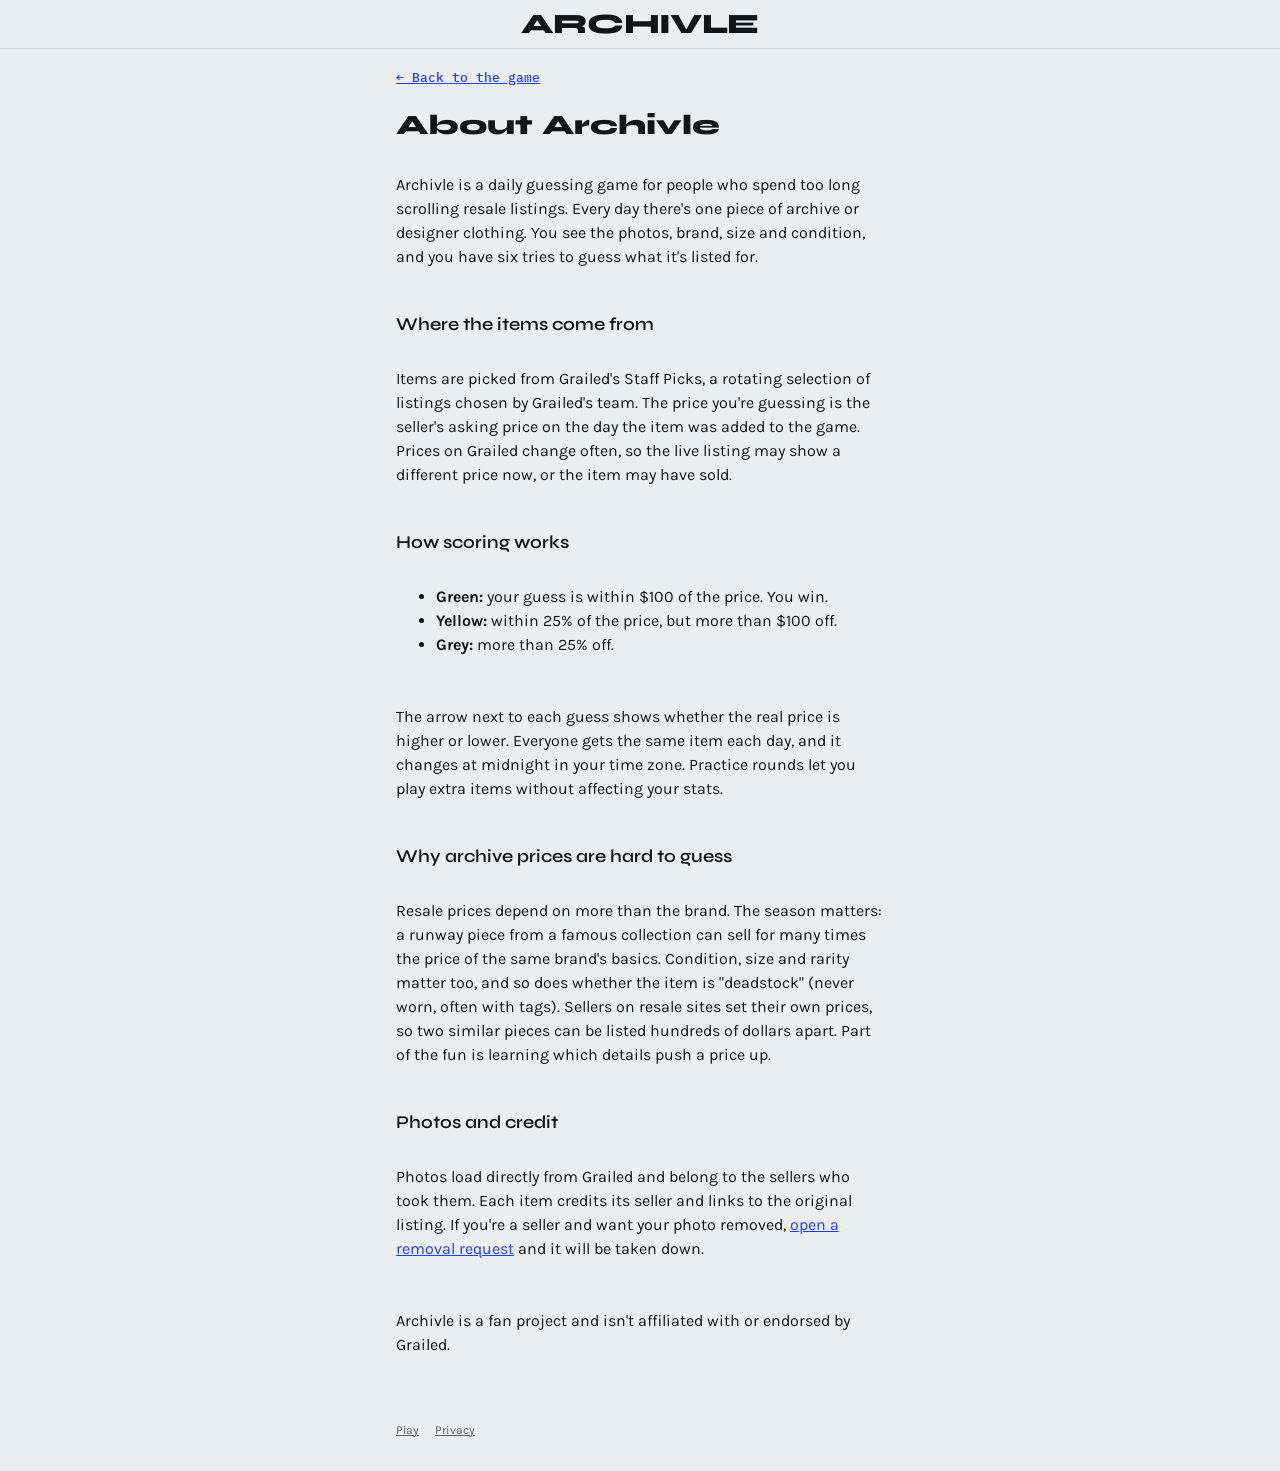
==== about.html @ 710be285 "Add AdSense code and ads.txt Co-Authored-By: Claude Opus 5.5 <noreply@anthropic.com>" ====
<!doctype html>
<html lang="en">
<head>
  <meta charset="utf-8">
  <meta name="viewport" content="width=device-width, initial-scale=1, viewport-fit=cover">
  <title>About Archivle</title>
  <meta name="description" content="What Archivle is, how the daily item is picked, and how scoring works.">
  <link rel="stylesheet" href="https://fonts.googleapis.com/css2?family=Syne:wght@600;800&family=Karla:wght@400;500;700&family=IBM+Plex+Mono:wght@400;500;600&display=swap">
  <link rel="stylesheet" href="style.css">
  <script async src="https://pagead2.googlesyndication.com/pagead/js/adsbygoogle.js?client=ca-pub-1807981197731992" crossorigin="anonymous"></script>
</head>
<body>
  <header class="top">
    <div class="top-inner">
      <span></span>
      <div class="brand"><h1><a href="./" style="color:inherit;text-decoration:none">Archivle</a></h1></div>
      <span></span>
    </div>
  </header>
  <main class="wrap page">
    <a class="back" href="./">← Back to the game</a>
    <h2>About Archivle</h2>
    <p>Archivle is a daily guessing game for people who spend too long scrolling resale listings. Every day there's one piece of archive or designer clothing. You see the photos, brand, size and condition, and you have six tries to guess what it's listed for.</p>

    <h3>Where the items come from</h3>
    <p>Items are picked from Grailed's Staff Picks, a rotating selection of listings chosen by Grailed's team. The price you're guessing is the seller's asking price on the day the item was added to the game. Prices on Grailed change often, so the live listing may show a different price now, or the item may have sold.</p>

    <h3>How scoring works</h3>
    <ul>
      <li><strong>Green:</strong> your guess is within $100 of the price. You win.</li>
      <li><strong>Yellow:</strong> within 25% of the price, but more than $100 off.</li>
      <li><strong>Grey:</strong> more than 25% off.</li>
    </ul>
    <p>The arrow next to each guess shows whether the real price is higher or lower. Everyone gets the same item each day, and it changes at midnight in your time zone. Practice rounds let you play extra items without affecting your stats.</p>

    <h3>Why archive prices are hard to guess</h3>
    <p>Resale prices depend on more than the brand. The season matters: a runway piece from a famous collection can sell for many times the price of the same brand's basics. Condition, size and rarity matter too, and so does whether the item is "deadstock" (never worn, often with tags). Sellers on resale sites set their own prices, so two similar pieces can be listed hundreds of dollars apart. Part of the fun is learning which details push a price up.</p>

    <h3>Photos and credit</h3>
    <p>Photos load directly from Grailed and belong to the sellers who took them. Each item credits its seller and links to the original listing. If you're a seller and want your photo removed, <a href="https://github.com/cashleemuldrew/archivle/issues/new?title=Photo%20removal%20request" target="_blank" rel="noopener">open a removal request</a> and it will be taken down.</p>
    <p>Archivle is a fan project and isn't affiliated with or endorsed by Grailed.</p>
  </main>
  <footer class="foot">
    <nav class="foot-links"><a href="./">Play</a><a href="privacy.html">Privacy</a></nav>
  </footer>
</body>
</html>
---- style.css ----
/* Layout: one narrow column shaped like a consignment tag; photo on top, tag body below, guesses stacked like price stickers. */
:root {
  --bg: #eceef0;
  --surface: #ffffff;
  --ink: #121417;
  --muted: #5d636b;
  --line: #d3d7dc;
  --tag: #e9dcbc;
  --tag-ink: #2b2416;
  --accent: #1f3dff;
  --hit: #1e9e5a;
  --near: #e3a417;
  --miss: #8b929b;
  --on-chip: #ffffff;
  --display: "Syne", "Helvetica Neue", Arial, sans-serif;
  --body: "Karla", "Helvetica Neue", Arial, sans-serif;
  --mono: "IBM Plex Mono", ui-monospace, Menlo, monospace;
  color-scheme: light;
}
@media (prefers-color-scheme: dark) {
  :root {
    --bg: #0f1113;
    --surface: #1a1d21;
    --ink: #eef0f2;
    --muted: #9aa1aa;
    --line: #2d3238;
    --tag: #3a3324;
    --tag-ink: #f1e6c8;
    --accent: #8c9cff;
    --hit: #2fb56c;
    --near: #e5b02a;
    --miss: #4f565e;
    --on-chip: #0f1113;
    color-scheme: dark;
  }
}

* { box-sizing: border-box; }
[hidden] { display: none !important; }
html, body { margin: 0; }
body {
  background: var(--bg);
  color: var(--ink);
  font: 16px/1.5 var(--body);
  -webkit-font-smoothing: antialiased;
}
a { color: var(--accent); }
button { font: inherit; cursor: pointer; }
:focus-visible { outline: 2px solid var(--accent); outline-offset: 2px; }
.sr { position: absolute; width: 1px; height: 1px; overflow: hidden; clip: rect(0 0 0 0); }

/* Header */
.top {
  position: sticky; top: 0; z-index: 5;
  background: var(--bg);
  border-bottom: 1px solid var(--line);
  padding-top: env(safe-area-inset-top, 0px);
}
.top-inner {
  max-width: 520px; margin: 0 auto;
  display: grid; grid-template-columns: 40px 1fr 40px; align-items: center;
  padding: 10px max(16px, env(safe-area-inset-right, 0px)) 10px max(16px, env(safe-area-inset-left, 0px));
}
.brand { text-align: center; }
.brand h1 {
  margin: 0; font: 800 28px/1 var(--display); letter-spacing: -0.02em; text-transform: uppercase;
}
.issue { margin: 4px 0 0; font: 500 11px/1 var(--mono); letter-spacing: 0.12em; text-transform: uppercase; color: var(--muted); }
.icon-btn {
  width: 36px; height: 36px; border-radius: 50%;
  border: 1px solid var(--line); background: var(--surface); color: var(--ink);
  display: grid; place-items: center; font: 600 16px/1 var(--mono);
}

.wrap {
  max-width: 520px; margin: 0 auto;
  padding: 20px max(16px, env(safe-area-inset-right, 0px)) 32px max(16px, env(safe-area-inset-left, 0px));
  display: flex; flex-direction: column; gap: 16px;
}

.mode-banner { margin: 0; font-size: 14px; color: var(--muted); }
.link-btn { border: 0; background: none; color: var(--accent); padding: 0; text-decoration: underline; }

/* The tag */
.tag {
  background: var(--surface);
  border: 1px solid var(--line);
  border-radius: 4px;
  overflow: hidden;
}
.photo-frame {
  position: relative; aspect-ratio: 4 / 5; max-width: 100%;
  background: var(--line);
}
.photo-frame img { width: 100%; height: 100%; object-fit: cover; display: block; }
.nav {
  position: absolute; top: 50%; transform: translateY(-50%);
  width: 36px; height: 36px; border-radius: 50%; border: 0;
  background: rgba(255,255,255,.85); color: #121417; font-size: 22px; line-height: 1;
}
.prev { left: 10px; } .next { right: 10px; }
.dots { position: absolute; bottom: 10px; left: 0; right: 0; display: flex; justify-content: center; gap: 6px; }
.dots span { width: 7px; height: 7px; border-radius: 50%; background: rgba(255,255,255,.55); box-shadow: 0 0 0 1px rgba(0,0,0,.15); }
.dots span.on { background: #fff; }

.tag-body {
  position: relative;
  background: var(--tag); color: var(--tag-ink);
  padding: 18px 18px 16px;
  display: flex; flex-direction: column; gap: 8px;
}
/* string hole of a hang tag */
.tag-body::before {
  content: ""; position: absolute; top: 18px; right: 18px;
  width: 14px; height: 14px; border-radius: 50%;
  background: var(--surface); box-shadow: inset 0 0 0 2px color-mix(in srgb, var(--tag-ink) 25%, transparent);
}
.brand-name { margin: 0; font: 600 12px/1.2 var(--mono); letter-spacing: 0.14em; text-transform: uppercase; padding-right: 28px; }
.title { margin: 0; font: 600 22px/1.15 var(--display); text-wrap: balance; }
.specs { margin: 4px 0 0; display: flex; gap: 24px; flex-wrap: wrap; }
.specs div { display: flex; flex-direction: column; }
.specs dt { font: 500 10px/1.4 var(--mono); letter-spacing: 0.14em; text-transform: uppercase; opacity: .7; }
.specs dd { margin: 0; font-weight: 700; }
.credit { margin: 6px 0 0; font-size: 14px; border-top: 1px dashed color-mix(in srgb, var(--tag-ink) 35%, transparent); padding-top: 10px; }
.credit a { color: inherit; font-weight: 700; }
.spoil { opacity: .65; font-size: 12px; }

/* Guesses */
.guesses { list-style: none; margin: 0; padding: 0; display: grid; gap: 8px; }
.guesses li {
  display: grid; grid-template-columns: 1fr 64px; height: 48px;
  border-radius: 4px; overflow: hidden;
  font: 600 18px/48px var(--mono); font-variant-numeric: tabular-nums;
}
.guesses li.empty { border: 1px dashed var(--line); }
.guesses li .amt { padding: 0 14px; background: var(--surface); border: 1px solid var(--line); border-right: 0; border-radius: 4px 0 0 4px; }
.guesses li .dir { text-align: center; color: var(--on-chip); font-size: 20px; }
.guesses li.hit .dir { background: var(--hit); }
.guesses li.near .dir { background: var(--near); }
.guesses li.miss .dir { background: var(--miss); }
.guesses li.new { animation: drop .28s ease-out; }
@keyframes drop { from { transform: translateY(-6px); opacity: .3; } to { transform: none; opacity: 1; } }

/* Input */
.guess-form { display: flex; gap: 8px; }
.input-wrap { flex: 1; min-width: 0; position: relative; }
.dollar { position: absolute; left: 14px; top: 50%; transform: translateY(-50%); font: 600 18px var(--mono); color: var(--muted); }
#guess {
  width: 100%; height: 52px; padding: 0 14px 0 32px;
  border: 1px solid var(--line); border-radius: 4px; background: var(--surface); color: var(--ink);
  font: 600 18px var(--mono); font-variant-numeric: tabular-nums;
}
#submit, .result-actions button, .close {
  height: 52px; padding: 0 22px; border: 0; border-radius: 4px;
  background: var(--ink); color: var(--bg); font-weight: 700; letter-spacing: 0.02em;
}
#submit:disabled { opacity: .4; cursor: default; }
.msg { margin: -6px 0 0; min-height: 1.5em; font-size: 14px; color: var(--muted); }

/* Result */
.result { border-top: 2px solid var(--ink); padding-top: 16px; display: flex; flex-direction: column; gap: 10px; }
.result-head { margin: 0; font: 800 24px/1.1 var(--display); }
.result-price { margin: 0; display: flex; align-items: baseline; gap: 10px; }
.result-price span { font: 500 11px var(--mono); letter-spacing: .14em; text-transform: uppercase; color: var(--muted); }
.result-price strong { font: 600 32px var(--mono); font-variant-numeric: tabular-nums; }
.result-actions { display: flex; gap: 8px; flex-wrap: wrap; }
.result-actions .ghost { background: transparent; color: var(--ink); border: 1px solid var(--line); }
.next-in { margin: 0; font: 500 13px var(--mono); color: var(--muted); }

/* Ads */
.ad-slot { max-width: 728px; margin: 12px auto; padding: 0 max(16px, env(safe-area-inset-right, 0px)) 0 max(16px, env(safe-area-inset-left, 0px)); min-height: 90px; }

.foot {
  max-width: 520px; margin: 0 auto;
  padding: 8px max(16px, env(safe-area-inset-right, 0px)) calc(32px + env(safe-area-inset-bottom, 0px)) max(16px, env(safe-area-inset-left, 0px));
  font-size: 12px; color: var(--muted);
}

/* Sponsor spot */
.sponsor {
  display: flex; align-items: center; gap: 12px;
  padding: 10px 14px; border: 1px solid var(--line); border-radius: 4px;
  background: var(--surface); font-size: 14px;
}
.sponsor.open { border-style: dashed; background: transparent; }
.sp-label { flex: none; font: 500 10px var(--mono); letter-spacing: .14em; text-transform: uppercase; color: var(--muted); }
.sponsor a { color: var(--ink); text-decoration: none; min-width: 0; }
.sponsor a span { color: var(--muted); }
.sponsor a:hover strong { text-decoration: underline; }

.foot-links { display: flex; gap: 16px; flex-wrap: wrap; margin-top: 8px; }
.foot-links a { color: var(--muted); }

/* Text pages (About, Privacy) */
.page h2 { margin: 8px 0 0; font: 800 28px/1.1 var(--display); text-wrap: balance; }
.page h3 { margin: 12px 0 0; font: 600 18px var(--display); }
.page p, .page li { max-width: 65ch; }
.page .back { font: 500 13px var(--mono); }

/* Dialogs */
dialog {
  border: 1px solid var(--line); border-radius: 6px; padding: 24px;
  background: var(--surface); color: var(--ink);
  width: min(420px, calc(100vw - 32px));
}
dialog::backdrop { background: rgba(0,0,0,.45); }
dialog h3 { margin: 0 0 8px; font: 800 22px var(--display); }
dialog h4 { margin: 18px 0 8px; font: 500 11px var(--mono); letter-spacing: .14em; text-transform: uppercase; color: var(--muted); }
.legend { list-style: none; padding: 0; display: grid; gap: 8px; }
.legend li { display: flex; align-items: center; gap: 10px; }
.chip { width: 28px; height: 28px; border-radius: 4px; display: grid; place-items: center; color: var(--on-chip); font: 600 14px var(--mono); }
.chip.hit { background: var(--hit); } .chip.near { background: var(--near); } .chip.miss { background: var(--miss); }
.close { margin-top: 16px; width: 100%; }
.stat-row { display: grid; grid-template-columns: repeat(4, 1fr); gap: 8px; text-align: center; }
.stat-row b { display: block; font: 600 26px var(--mono); font-variant-numeric: tabular-nums; }
.stat-row span { font-size: 11px; color: var(--muted); }
.dist { display: grid; gap: 4px; }
.dist div { display: grid; grid-template-columns: 16px 1fr; gap: 8px; align-items: center; font: 500 13px var(--mono); }
.dist i { display: block; height: 20px; min-width: 22px; background: var(--miss); color: var(--on-chip); font-style: normal; text-align: right; padding: 0 6px; line-height: 20px; border-radius: 2px; }
.dist i.cur { background: var(--hit); }

@media (prefers-reduced-motion: reduce) { .guesses li.new { animation: none; } }
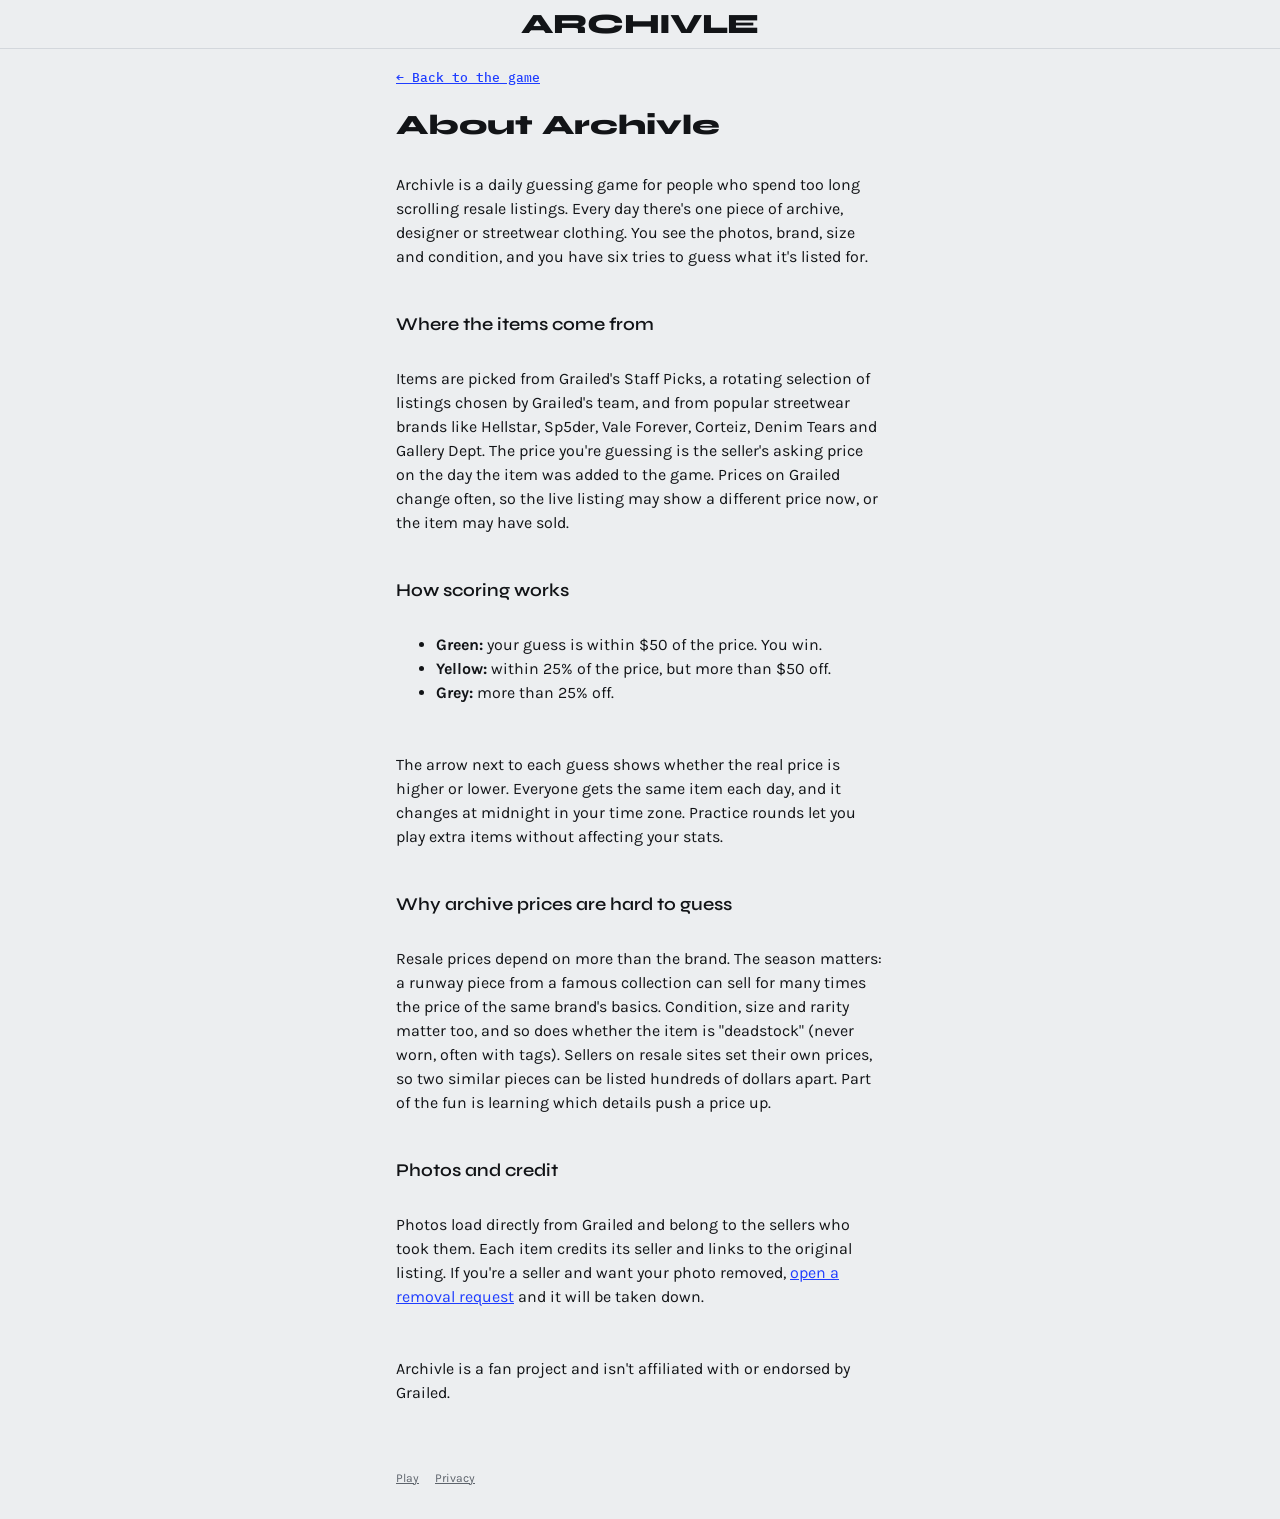
==== commit 5f41a00f: "Win within $50, add 39 streetwear items (Hellstar, Sp5der, Vale, Corteiz, Denim Tears, Gallery Dept)" ====
--- a/about.html
+++ b/about.html
@@ -20,15 +20,15 @@
   <main class="wrap page">
     <a class="back" href="./">← Back to the game</a>
     <h2>About Archivle</h2>
-    <p>Archivle is a daily guessing game for people who spend too long scrolling resale listings. Every day there's one piece of archive or designer clothing. You see the photos, brand, size and condition, and you have six tries to guess what it's listed for.</p>
+    <p>Archivle is a daily guessing game for people who spend too long scrolling resale listings. Every day there's one piece of archive, designer or streetwear clothing. You see the photos, brand, size and condition, and you have six tries to guess what it's listed for.</p>
 
     <h3>Where the items come from</h3>
-    <p>Items are picked from Grailed's Staff Picks, a rotating selection of listings chosen by Grailed's team. The price you're guessing is the seller's asking price on the day the item was added to the game. Prices on Grailed change often, so the live listing may show a different price now, or the item may have sold.</p>
+    <p>Items are picked from Grailed's Staff Picks, a rotating selection of listings chosen by Grailed's team, and from popular streetwear brands like Hellstar, Sp5der, Vale Forever, Corteiz, Denim Tears and Gallery Dept. The price you're guessing is the seller's asking price on the day the item was added to the game. Prices on Grailed change often, so the live listing may show a different price now, or the item may have sold.</p>
 
     <h3>How scoring works</h3>
     <ul>
-      <li><strong>Green:</strong> your guess is within $100 of the price. You win.</li>
-      <li><strong>Yellow:</strong> within 25% of the price, but more than $100 off.</li>
+      <li><strong>Green:</strong> your guess is within $50 of the price. You win.</li>
+      <li><strong>Yellow:</strong> within 25% of the price, but more than $50 off.</li>
       <li><strong>Grey:</strong> more than 25% off.</li>
     </ul>
     <p>The arrow next to each guess shows whether the real price is higher or lower. Everyone gets the same item each day, and it changes at midnight in your time zone. Practice rounds let you play extra items without affecting your stats.</p>
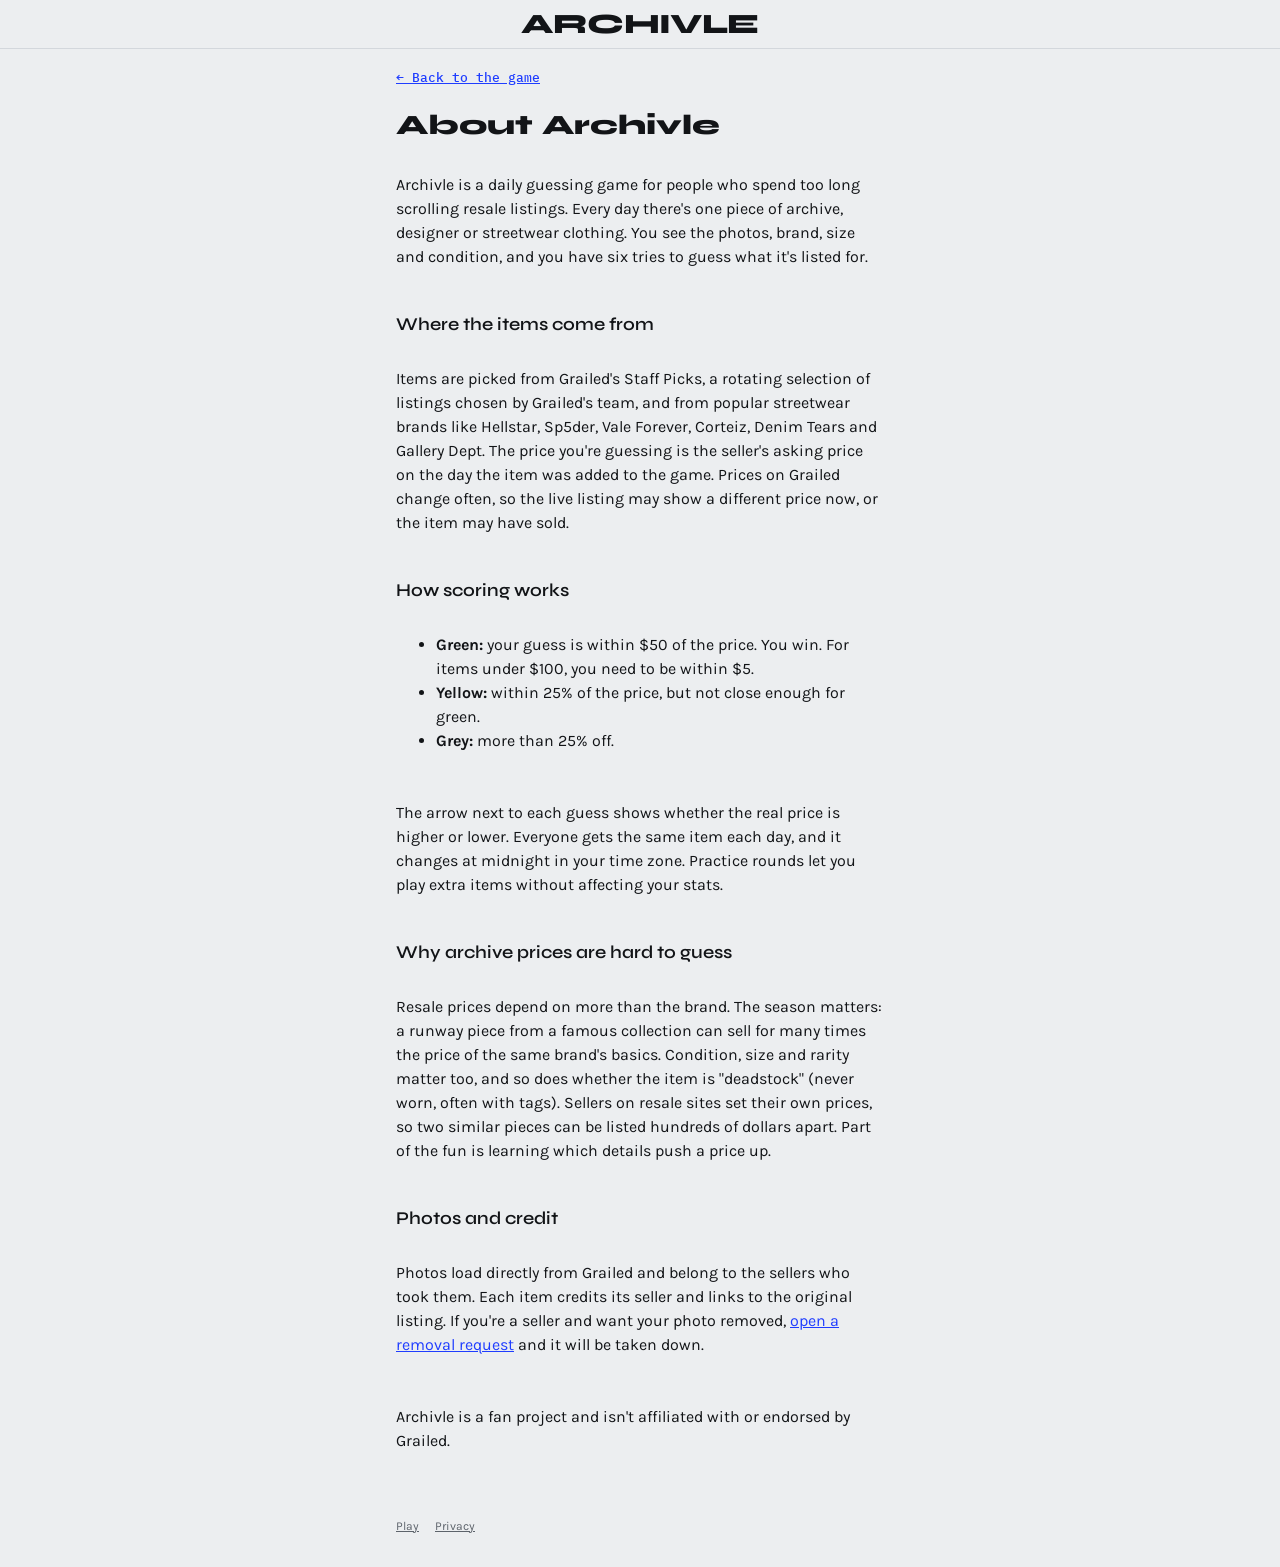
==== commit 0303cff2: "Win within $5 for items under $100 Co-Authored-By: Claude Opus 5.5 <noreply@anthropic.com>" ====
--- a/about.html
+++ b/about.html
@@ -27,8 +27,8 @@
 
     <h3>How scoring works</h3>
     <ul>
-      <li><strong>Green:</strong> your guess is within $50 of the price. You win.</li>
-      <li><strong>Yellow:</strong> within 25% of the price, but more than $50 off.</li>
+      <li><strong>Green:</strong> your guess is within $50 of the price. You win. For items under $100, you need to be within $5.</li>
+      <li><strong>Yellow:</strong> within 25% of the price, but not close enough for green.</li>
       <li><strong>Grey:</strong> more than 25% off.</li>
     </ul>
     <p>The arrow next to each guess shows whether the real price is higher or lower. Everyone gets the same item each day, and it changes at midnight in your time zone. Practice rounds let you play extra items without affecting your stats.</p>
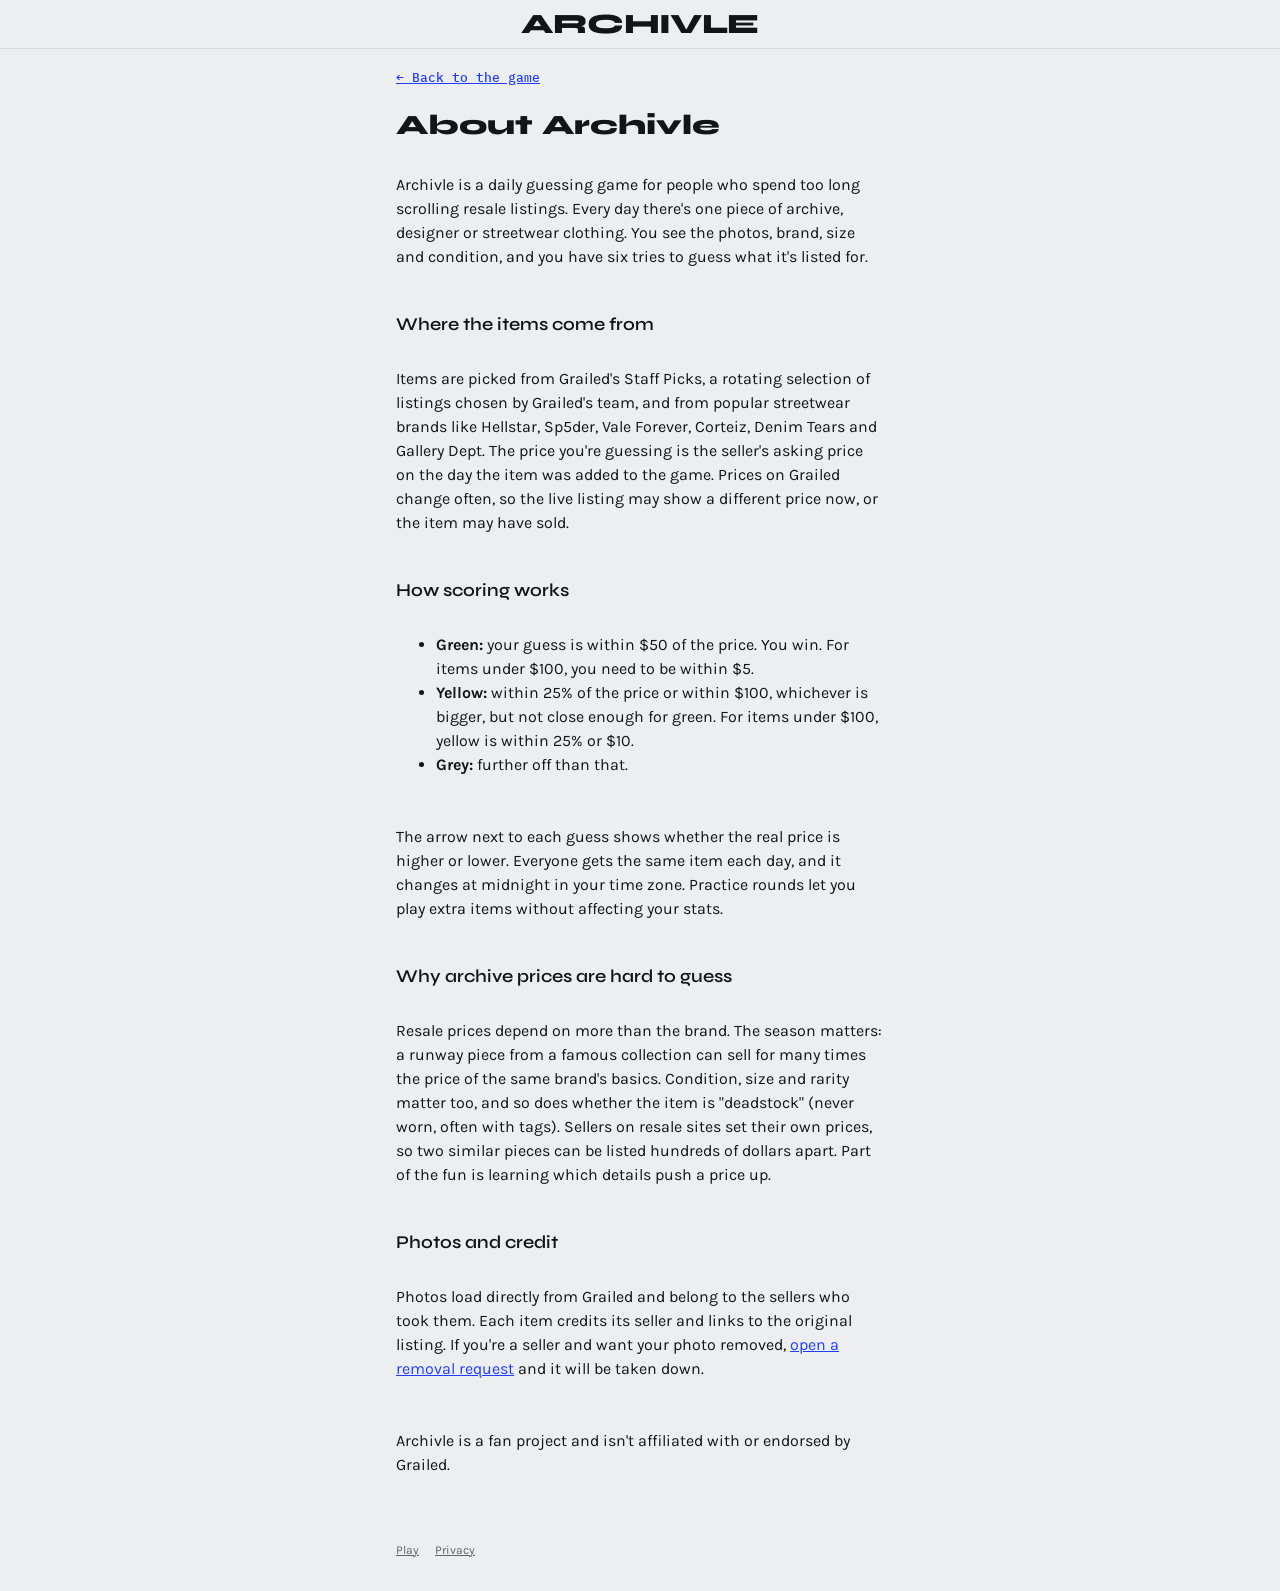
==== commit 35d42a52: "Yellow within 25% or twice the green range, whichever is bigger Co-Authored-By: Claude Opus 5.5 <nor" ====
--- a/about.html
+++ b/about.html
@@ -28,8 +28,8 @@
     <h3>How scoring works</h3>
     <ul>
       <li><strong>Green:</strong> your guess is within $50 of the price. You win. For items under $100, you need to be within $5.</li>
-      <li><strong>Yellow:</strong> within 25% of the price, but not close enough for green.</li>
-      <li><strong>Grey:</strong> more than 25% off.</li>
+      <li><strong>Yellow:</strong> within 25% of the price or within $100, whichever is bigger, but not close enough for green. For items under $100, yellow is within 25% or $10.</li>
+      <li><strong>Grey:</strong> further off than that.</li>
     </ul>
     <p>The arrow next to each guess shows whether the real price is higher or lower. Everyone gets the same item each day, and it changes at midnight in your time zone. Practice rounds let you play extra items without affecting your stats.</p>
 
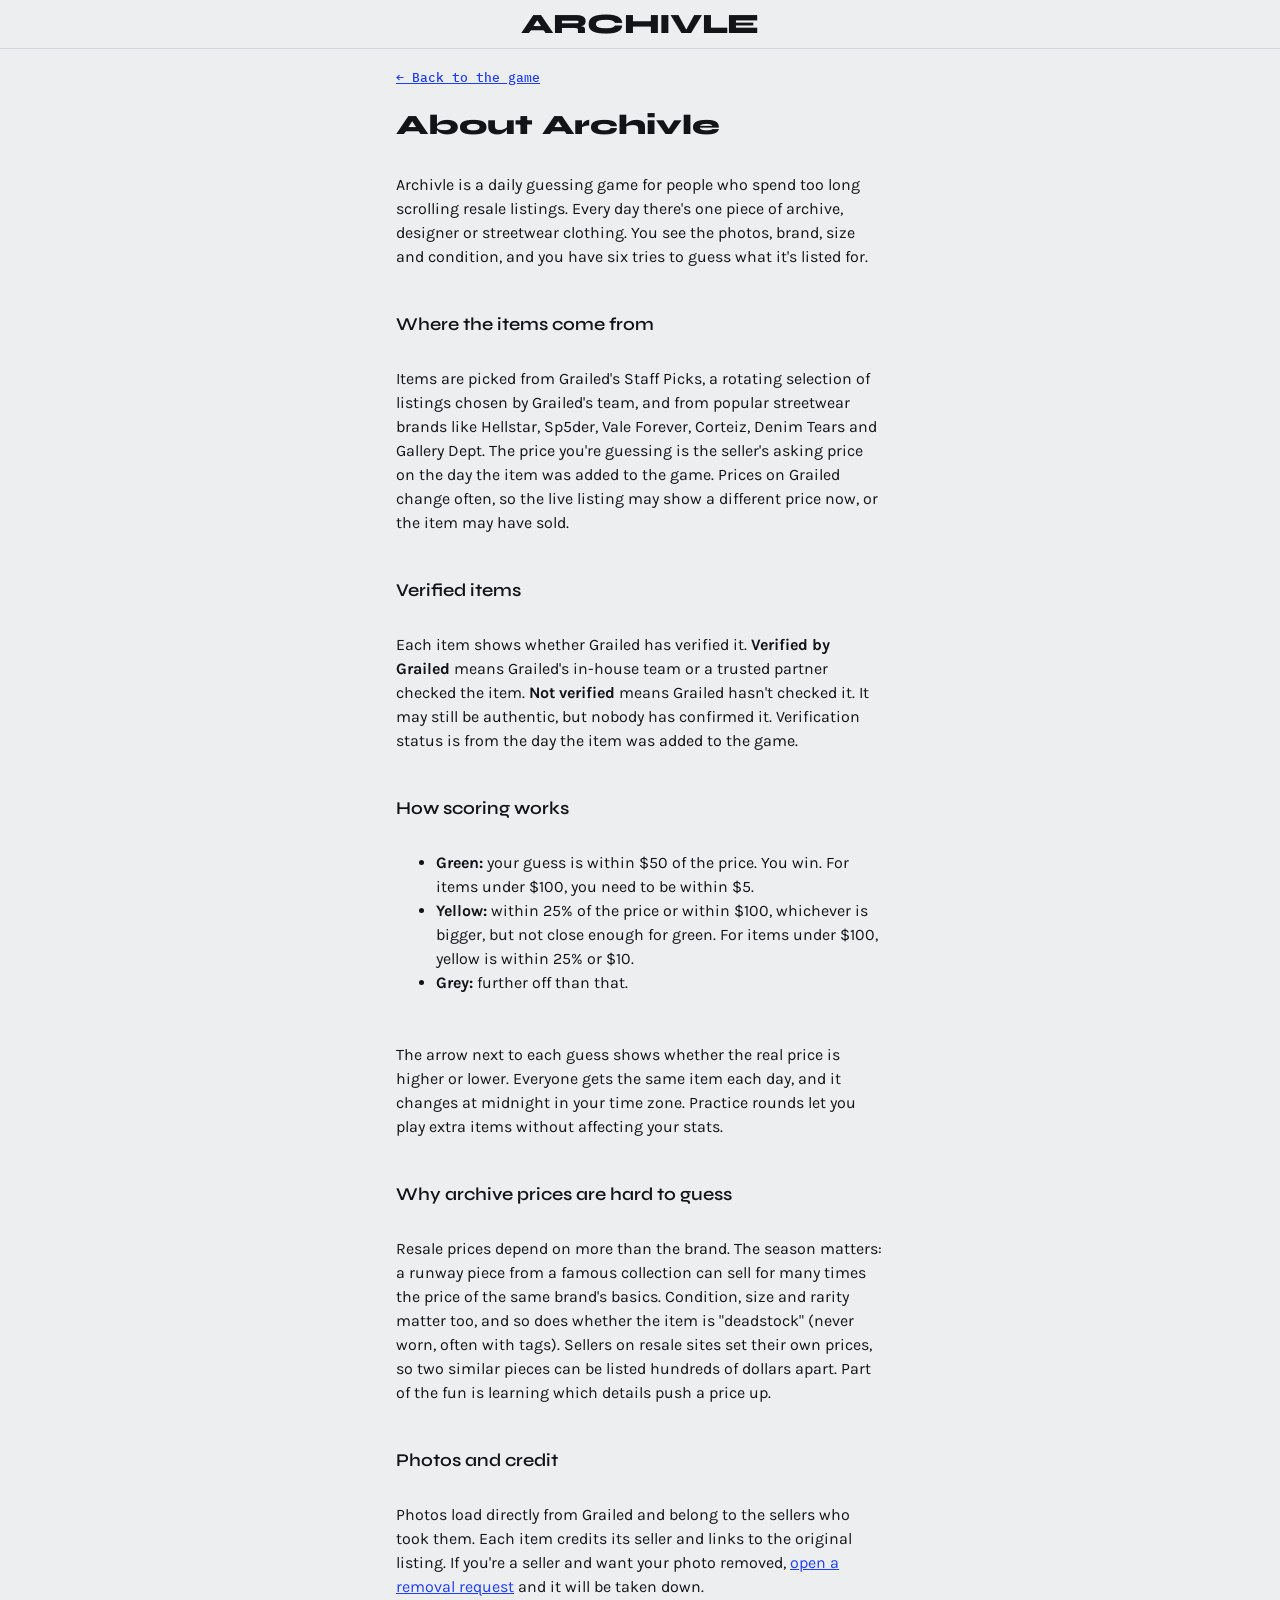
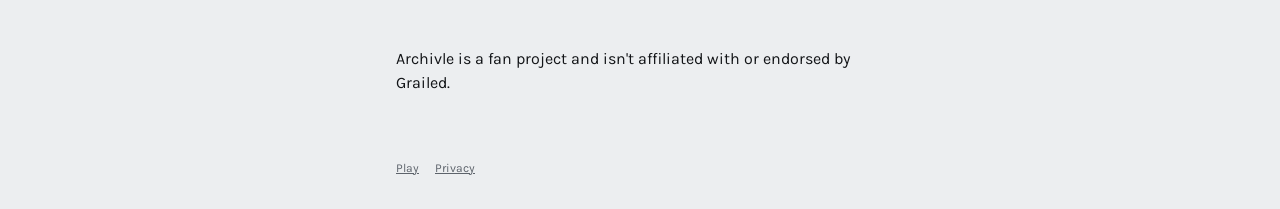
==== commit ddcd7c5f: "Show whether each item is verified by Grailed Co-Authored-By: Claude Opus 5.5 <noreply@anthropic.com" ====
--- a/about.html
+++ b/about.html
@@ -25,6 +25,9 @@
     <h3>Where the items come from</h3>
     <p>Items are picked from Grailed's Staff Picks, a rotating selection of listings chosen by Grailed's team, and from popular streetwear brands like Hellstar, Sp5der, Vale Forever, Corteiz, Denim Tears and Gallery Dept. The price you're guessing is the seller's asking price on the day the item was added to the game. Prices on Grailed change often, so the live listing may show a different price now, or the item may have sold.</p>
 
+    <h3>Verified items</h3>
+    <p>Each item shows whether Grailed has verified it. <strong>Verified by Grailed</strong> means Grailed's in-house team or a trusted partner checked the item. <strong>Not verified</strong> means Grailed hasn't checked it. It may still be authentic, but nobody has confirmed it. Verification status is from the day the item was added to the game.</p>
+
     <h3>How scoring works</h3>
     <ul>
       <li><strong>Green:</strong> your guess is within $50 of the price. You win. For items under $100, you need to be within $5.</li>
--- a/style.css
+++ b/style.css
@@ -121,6 +121,9 @@
 .specs div { display: flex; flex-direction: column; }
 .specs dt { font: 500 10px/1.4 var(--mono); letter-spacing: 0.14em; text-transform: uppercase; opacity: .7; }
 .specs dd { margin: 0; font-weight: 700; }
+.auth { display: inline-block; font: 600 12px/1 var(--mono); padding: 4px 7px; border-radius: 3px; margin-top: 2px; }
+.auth.yes { background: var(--hit); color: var(--on-chip); }
+.auth.no { border: 1px dashed color-mix(in srgb, var(--tag-ink) 45%, transparent); }
 .credit { margin: 6px 0 0; font-size: 14px; border-top: 1px dashed color-mix(in srgb, var(--tag-ink) 35%, transparent); padding-top: 10px; }
 .credit a { color: inherit; font-weight: 700; }
 .spoil { opacity: .65; font-size: 12px; }
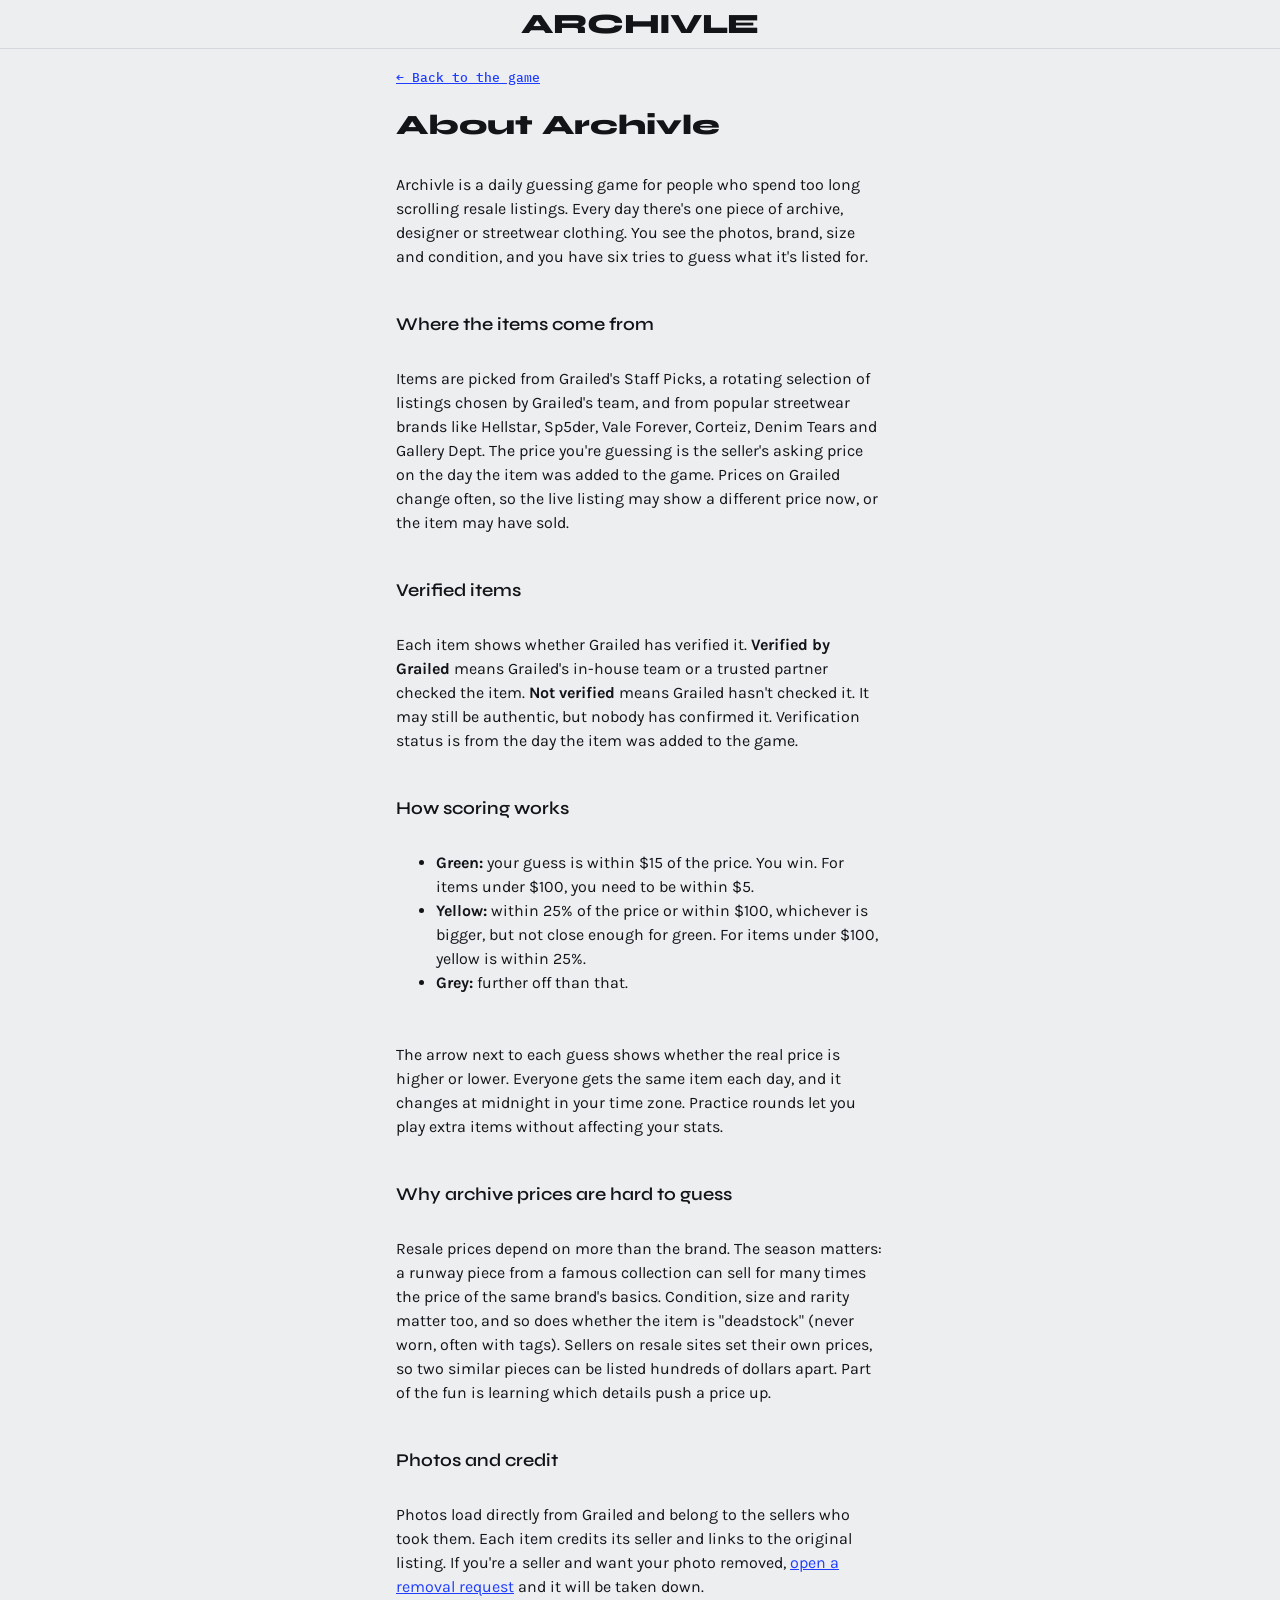
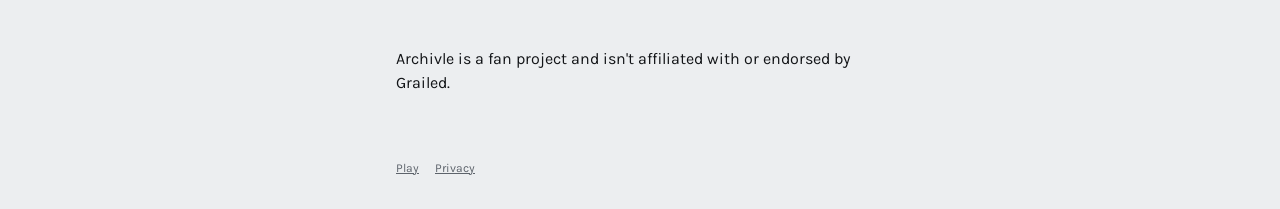
==== commit b394342a: "Win within $15 for items $100 and up Co-Authored-By: Claude Opus 5.5 <noreply@anthropic.com>" ====
--- a/about.html
+++ b/about.html
@@ -30,8 +30,8 @@
 
     <h3>How scoring works</h3>
     <ul>
-      <li><strong>Green:</strong> your guess is within $50 of the price. You win. For items under $100, you need to be within $5.</li>
-      <li><strong>Yellow:</strong> within 25% of the price or within $100, whichever is bigger, but not close enough for green. For items under $100, yellow is within 25% or $10.</li>
+      <li><strong>Green:</strong> your guess is within $15 of the price. You win. For items under $100, you need to be within $5.</li>
+      <li><strong>Yellow:</strong> within 25% of the price or within $100, whichever is bigger, but not close enough for green. For items under $100, yellow is within 25%.</li>
       <li><strong>Grey:</strong> further off than that.</li>
     </ul>
     <p>The arrow next to each guess shows whether the real price is higher or lower. Everyone gets the same item each day, and it changes at midnight in your time zone. Practice rounds let you play extra items without affecting your stats.</p>
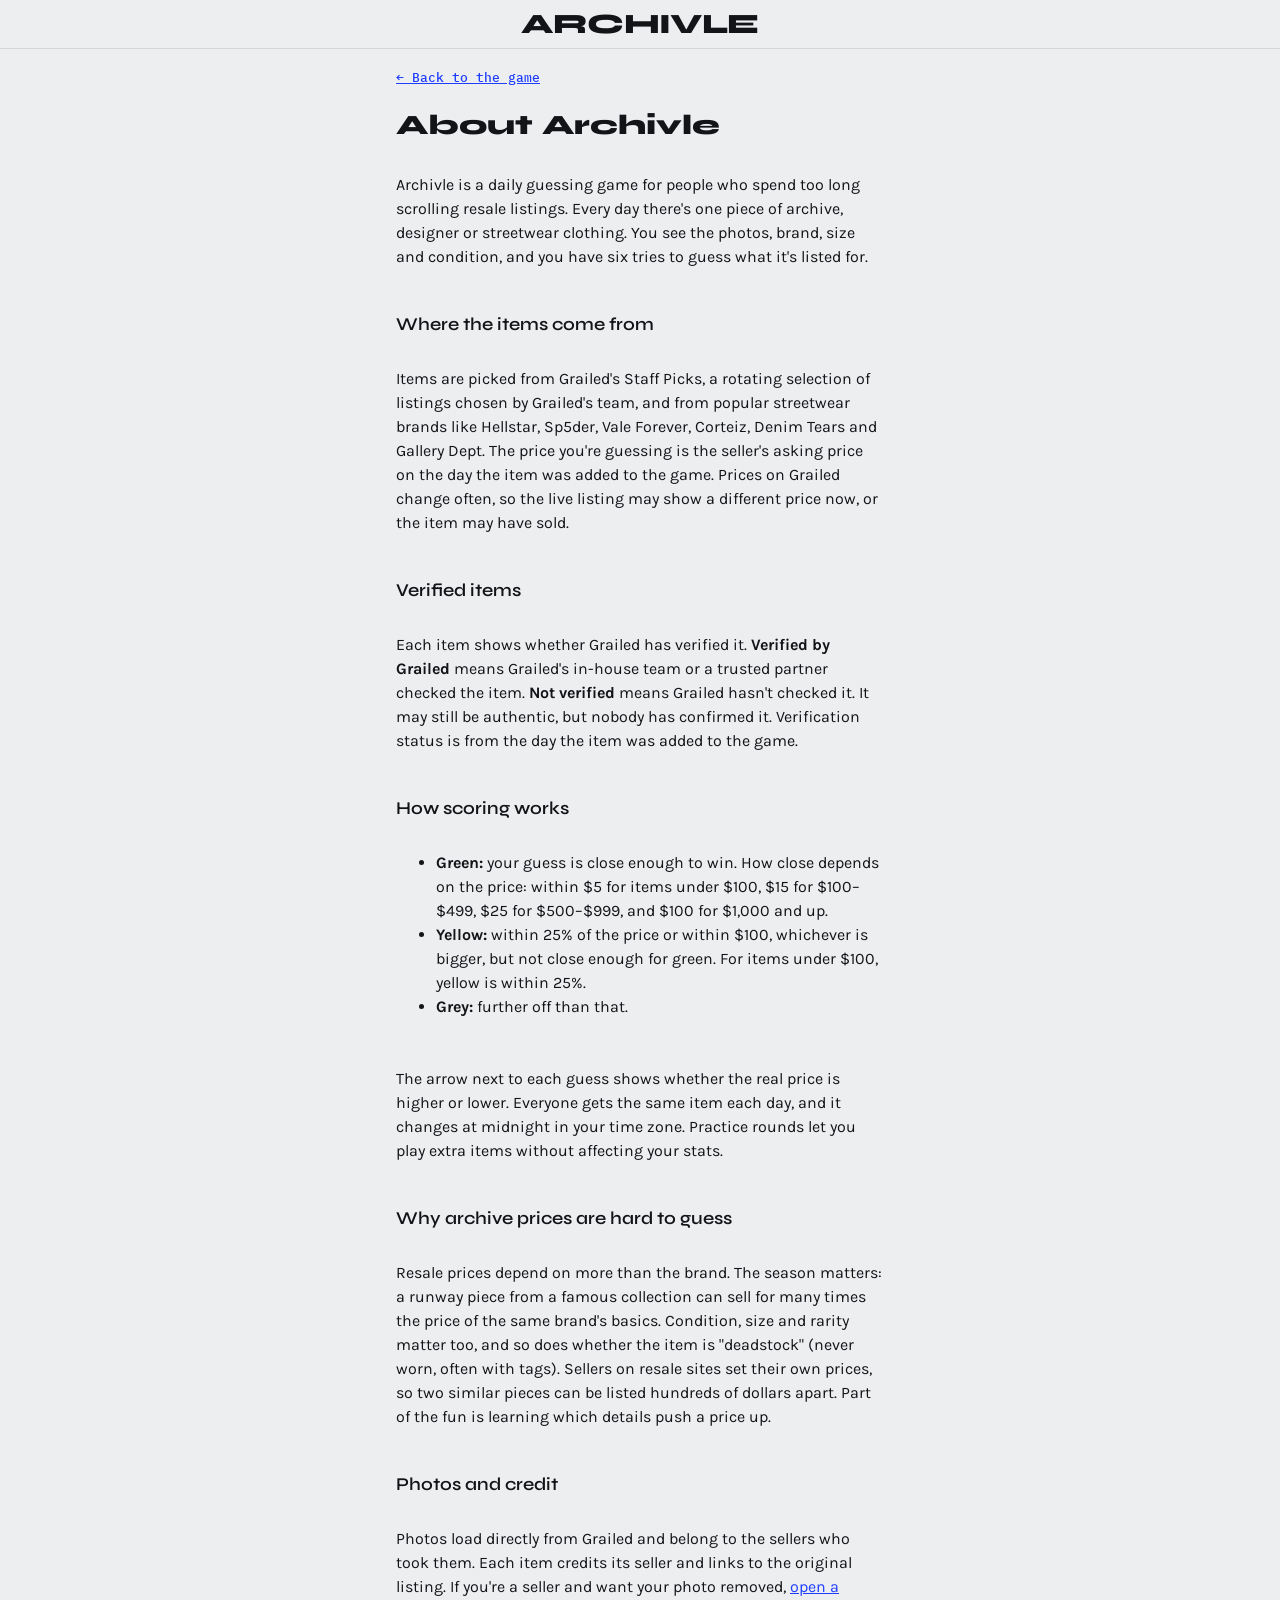
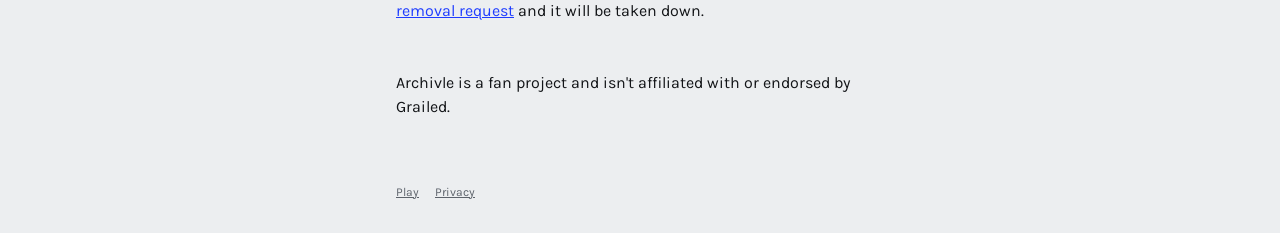
==== commit e7631d6b: "Fixed win tiers: $5 / $15 / $25 / $100 by price Co-Authored-By: Claude Opus 5.5 <noreply@anthropic.c" ====
--- a/about.html
+++ b/about.html
@@ -30,7 +30,7 @@
 
     <h3>How scoring works</h3>
     <ul>
-      <li><strong>Green:</strong> your guess is within $15 of the price. You win. For items under $100, you need to be within $5.</li>
+      <li><strong>Green:</strong> your guess is close enough to win. How close depends on the price: within $5 for items under $100, $15 for $100–$499, $25 for $500–$999, and $100 for $1,000 and up.</li>
       <li><strong>Yellow:</strong> within 25% of the price or within $100, whichever is bigger, but not close enough for green. For items under $100, yellow is within 25%.</li>
       <li><strong>Grey:</strong> further off than that.</li>
     </ul>
--- a/style.css
+++ b/style.css
@@ -211,6 +211,8 @@
 dialog h4 { margin: 18px 0 8px; font: 500 11px var(--mono); letter-spacing: .14em; text-transform: uppercase; color: var(--muted); }
 .legend { list-style: none; padding: 0; display: grid; gap: 8px; }
 .legend li { display: flex; align-items: center; gap: 10px; }
+.legend li:first-child { align-items: flex-start; }
+.tiers { display: block; margin-top: 4px; font: 500 12px/1.6 var(--mono); color: var(--muted); }
 .chip { width: 28px; height: 28px; border-radius: 4px; display: grid; place-items: center; color: var(--on-chip); font: 600 14px var(--mono); }
 .chip.hit { background: var(--hit); } .chip.near { background: var(--near); } .chip.miss { background: var(--miss); }
 .close { margin-top: 16px; width: 100%; }
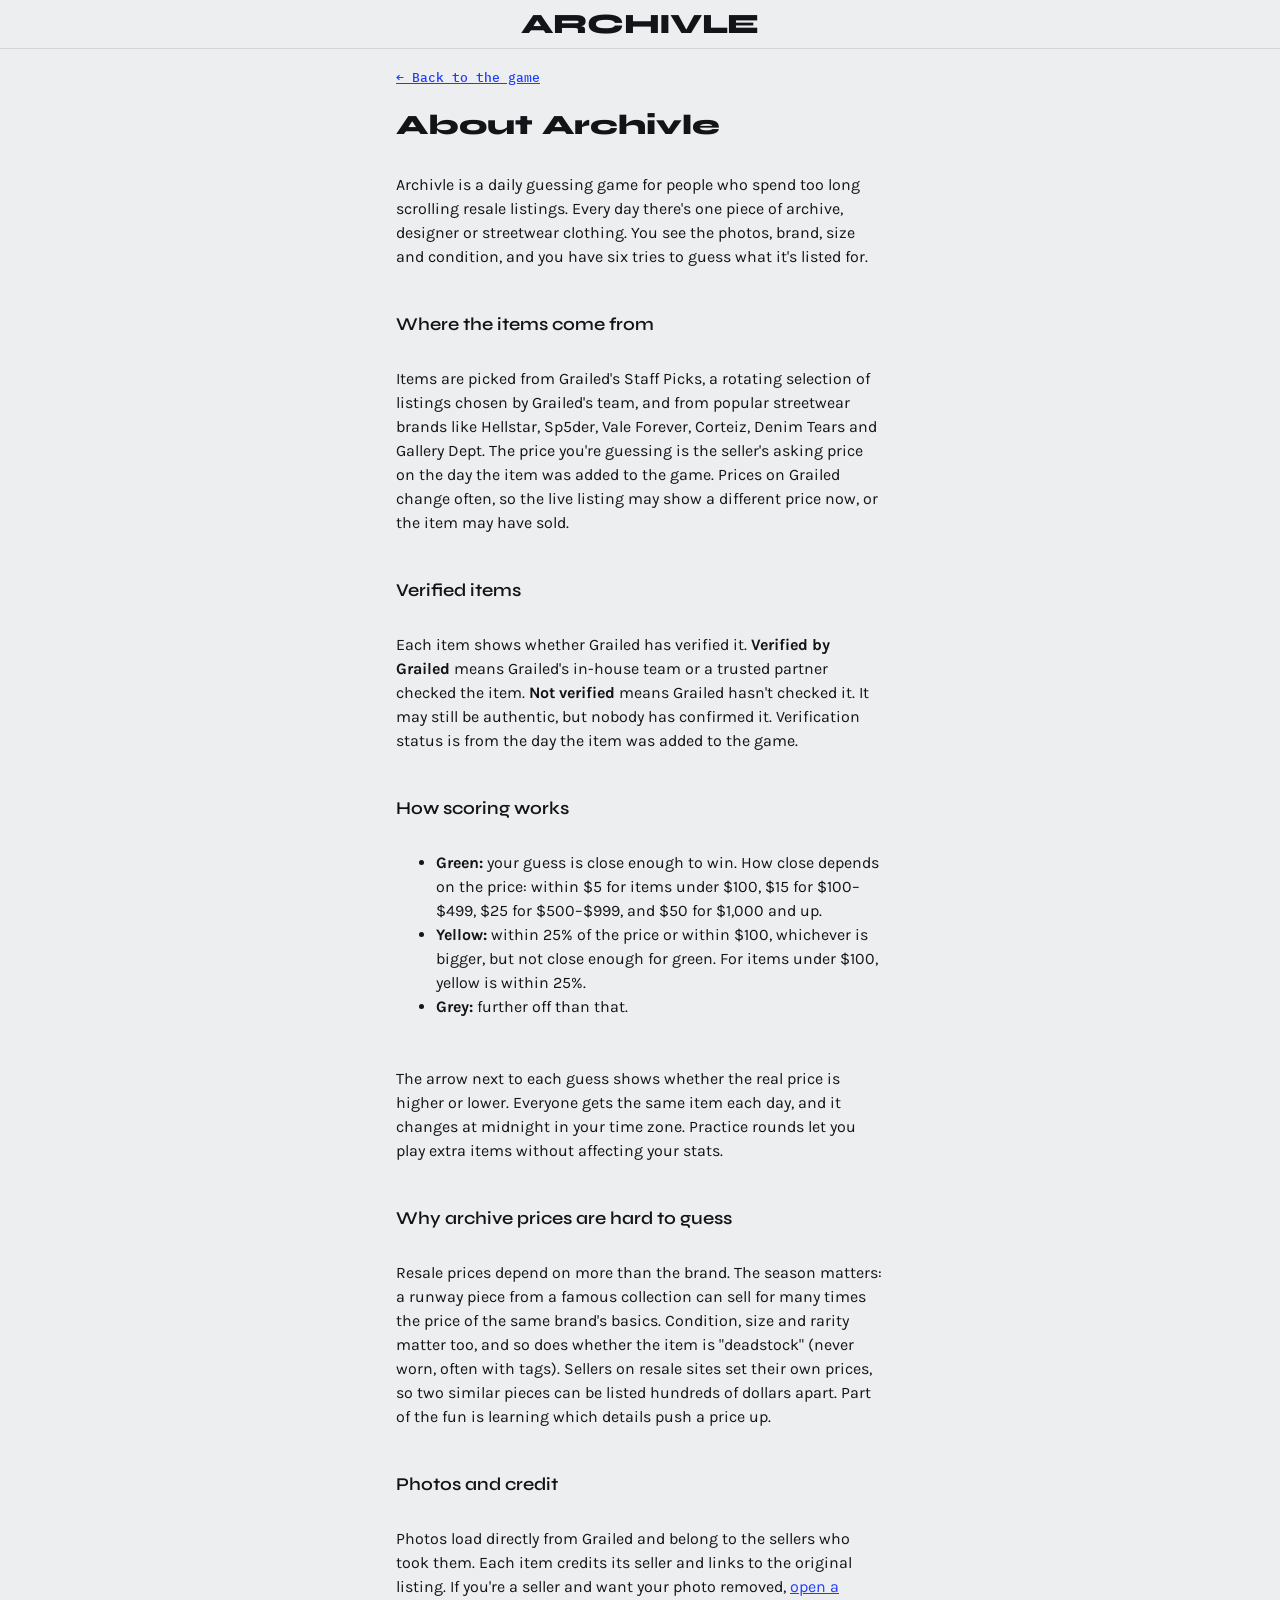
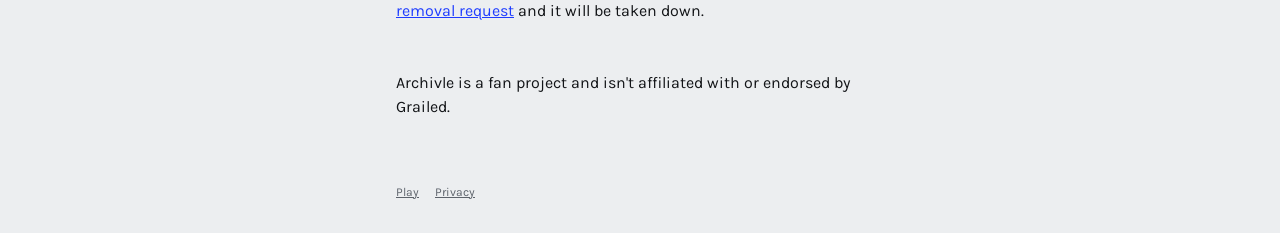
==== commit d829eddf: "Win within $50 for items $1,000 and up Co-Authored-By: Claude Opus 5.5 <noreply@anthropic.com>" ====
--- a/about.html
+++ b/about.html
@@ -30,7 +30,7 @@
 
     <h3>How scoring works</h3>
     <ul>
-      <li><strong>Green:</strong> your guess is close enough to win. How close depends on the price: within $5 for items under $100, $15 for $100–$499, $25 for $500–$999, and $100 for $1,000 and up.</li>
+      <li><strong>Green:</strong> your guess is close enough to win. How close depends on the price: within $5 for items under $100, $15 for $100–$499, $25 for $500–$999, and $50 for $1,000 and up.</li>
       <li><strong>Yellow:</strong> within 25% of the price or within $100, whichever is bigger, but not close enough for green. For items under $100, yellow is within 25%.</li>
       <li><strong>Grey:</strong> further off than that.</li>
     </ul>
